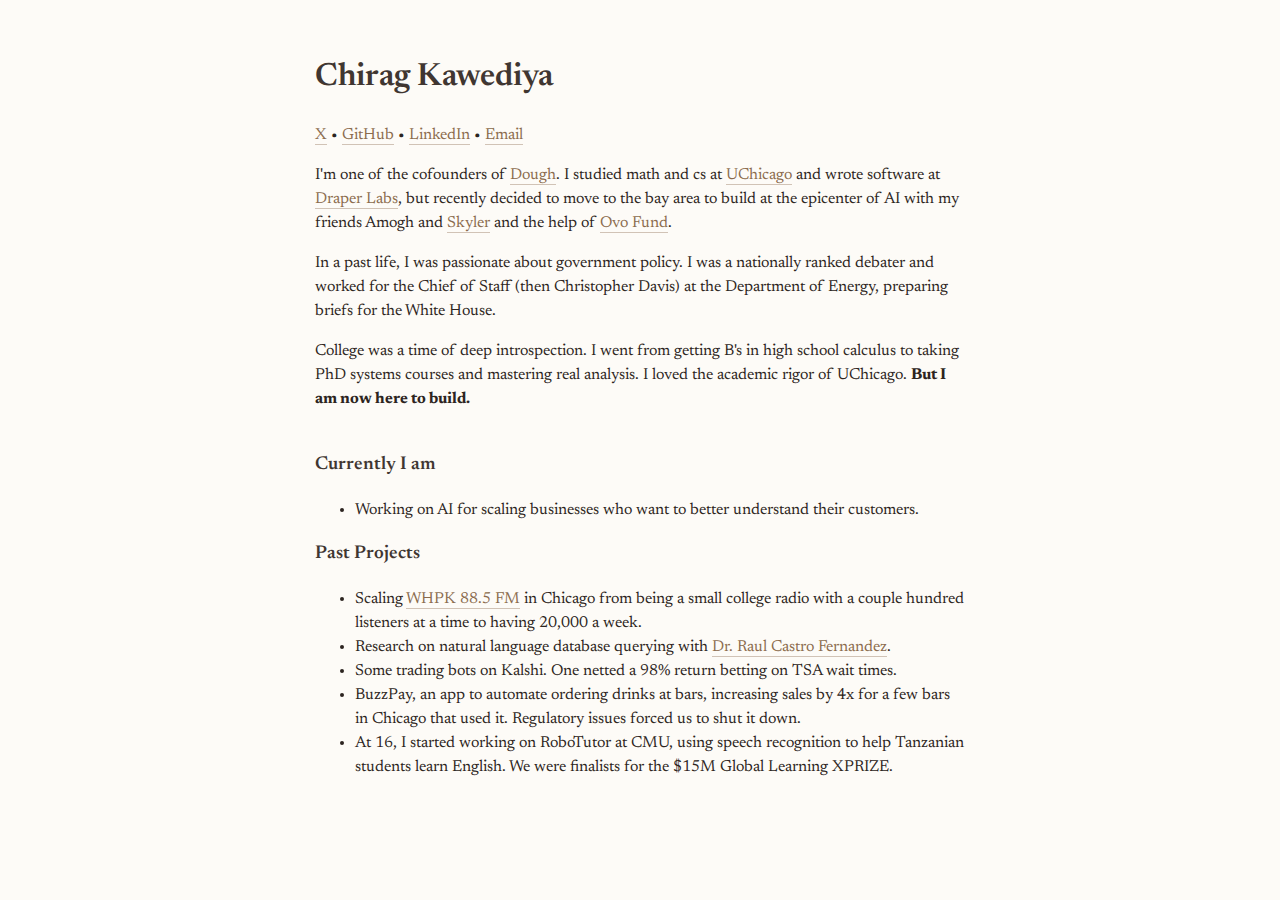
==== index.html @ 9a9e902a "new site" ====
<!DOCTYPE html>
<html lang="en">
<head>
    <meta charset="UTF-8">
    <meta name="viewport" content="width=device-width, initial-scale=1.0">
    <title>Developer Portfolio</title>
    <link href="https://fonts.googleapis.com/css2?family=Newsreader:ital,wght@0,400;0,600;1,400&display=swap" rel="stylesheet">
    <style>
        body {
            font-family: 'Newsreader', Georgia, serif;
            line-height: 1.5;
            max-width: 650px;
            margin: 0 auto;
            padding: 2rem;
            background-color: #fdfbf7;
            color: #2c2420;
        }

        header {
            margin-bottom: 2.5rem;
        }

        h1, h2, h3 {
            color: #403631;
            font-weight: 600;
        }

        .project {
            margin-bottom: 1.5rem;
        }

        .project h3 {
            margin-bottom: 0.25rem;
        }

        .project p {
            margin: 0;
            color: #4a423e;
        }

        a {
            color: #8b6b4d;
            text-decoration: none;
            border-bottom: 1px solid #d1c3b6;
            padding-bottom: 1px;
            transition: all 0.2s ease;
        }

        a:hover {
            color: #5d4734;
            border-bottom: 1px solid #8b6b4d;
        }

        footer a {
            padding: 0 3px;
        }

        .tech {
            color: #796a61;
            font-style: italic;
            font-size: 0.9rem;
            display: block;
            margin-top: 0.25rem;
        }

        footer {
            margin-top: 2.5rem;
            text-align: center;
            color: #4a423e;
        }

        h2 {
            margin-top: 2rem;
        }
    </style>
</head>
<body>
    <header>
        <h1>Chirag Kawediya</h1>

        <p>
            <a href="https://x.com/chirag_plusplus">X</a> •
            <a href="https://github.com/chiag03k">GitHub</a> •
            <a href="https://linkedin.com/in/ckawediya">LinkedIn</a> •
            <a href="mailto:ckawediya@gmail.com">Email</a>
        </p>

        <p>I'm one of the cofounders of <a href="https://www.makedough.ai">Dough</a>.
            I studied math and cs at <a href="https://uchicago.edu">UChicago</a> and wrote software at <a href="https://www.draper.com">Draper Labs</a>, but
            recently decided to move to the bay area to build at the epicenter of AI with my friends Amogh and <a href="https://www.skylerji.com/">Skyler</a>
            and the help of <a href="https://www.ovofund.com/">Ovo Fund</a>. 
        </p>

        <p>In a past life, I was passionate about government policy. I was a nationally ranked debater and worked for the Chief of Staff (then Christopher Davis) at the Department of Energy, preparing briefs for the White House.
        </p>
        <p>College was a time of deep introspection. I went from getting B's in high school calculus to taking PhD systems courses and mastering real analysis. I loved the academic rigor of UChicago. <b>But I am now here to build.</b></p>

    </header>

    <h3>Currently I am</h3>
    <ul>
        <li>Working on AI for scaling businesses who want to better understand their customers.</li>
    </ul>

    <h3>Past Projects</h3>
    <ul>
        <li>Scaling <a href="https://whpk.org">WHPK 88.5 FM</a> in Chicago from being a small college radio with a couple hundred listeners at a time to having 20,000 a week.</li>
        <li>Research on natural language database querying with <a href="https://raulcastrofernandez.com/">Dr. Raul Castro Fernandez</a>.</li>
        <li>Some trading bots on Kalshi. One netted a 98% return betting on TSA wait times.</li>
        <li>BuzzPay, an app to automate ordering drinks at bars, increasing sales by 4x for a few bars in Chicago that used it. Regulatory issues forced us to shut it down.</li>
        <li>At 16, I started working on RoboTutor at CMU, using speech recognition to help Tanzanian students learn English. We were finalists for the $15M Global Learning XPRIZE.</li>
    </ul>

    <footer>
    </footer>
</body>
</html>
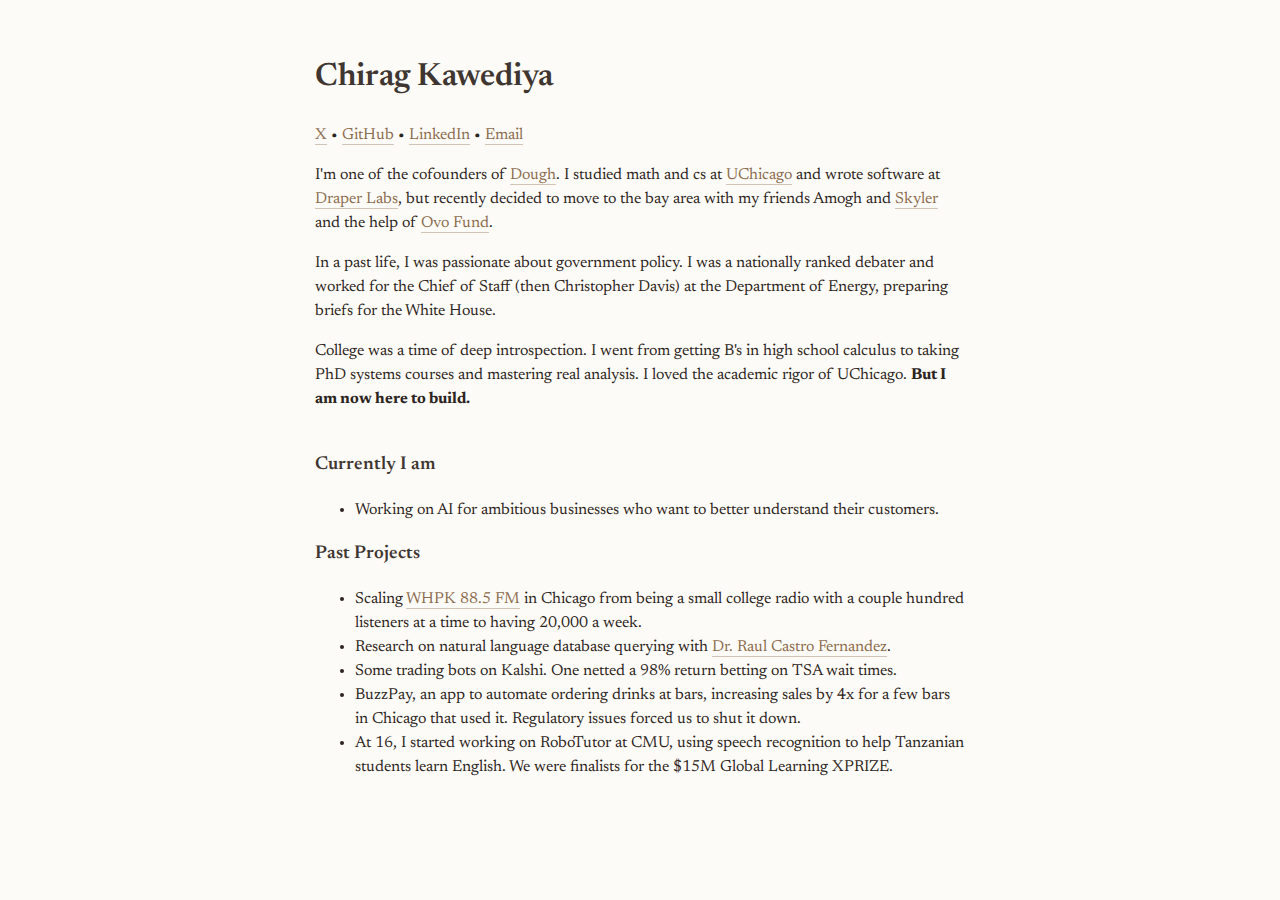
==== commit 029867cd: "wording" ====
--- a/index.html
+++ b/index.html
@@ -87,7 +87,7 @@
 
         <p>I'm one of the cofounders of <a href="https://www.makedough.ai">Dough</a>.
             I studied math and cs at <a href="https://uchicago.edu">UChicago</a> and wrote software at <a href="https://www.draper.com">Draper Labs</a>, but
-            recently decided to move to the bay area to build at the epicenter of AI with my friends Amogh and <a href="https://www.skylerji.com/">Skyler</a>
+            recently decided to move to the bay area with my friends Amogh and <a href="https://www.skylerji.com/">Skyler</a>
             and the help of <a href="https://www.ovofund.com/">Ovo Fund</a>. 
         </p>
 
@@ -99,7 +99,7 @@
 
     <h3>Currently I am</h3>
     <ul>
-        <li>Working on AI for scaling businesses who want to better understand their customers.</li>
+        <li>Working on AI for ambitious businesses who want to better understand their customers.</li>
     </ul>
 
     <h3>Past Projects</h3>
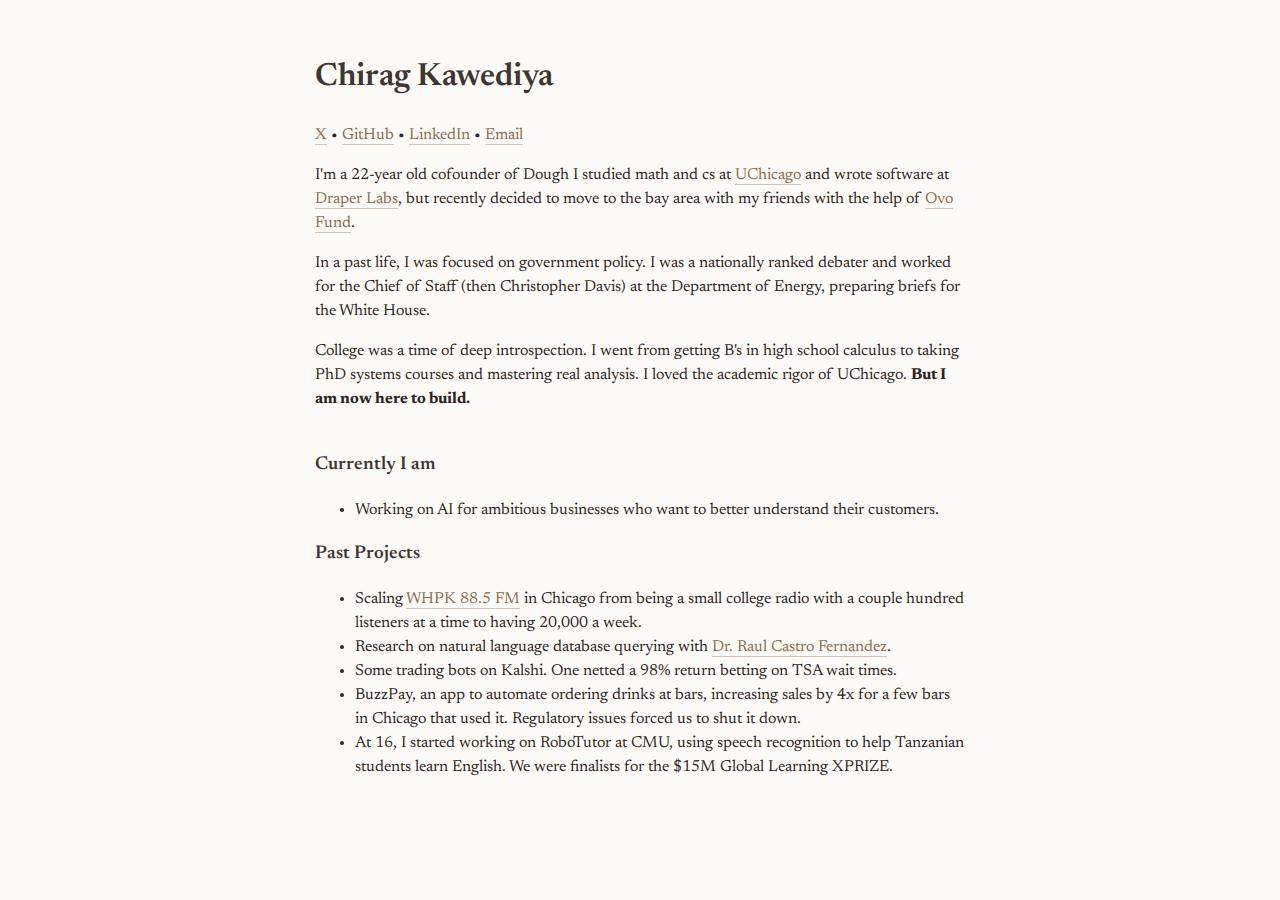
==== commit f614b61c: "anon" ====
--- a/index.html
+++ b/index.html
@@ -85,13 +85,13 @@
             <a href="mailto:ckawediya@gmail.com">Email</a>
         </p>
 
-        <p>I'm one of the cofounders of <a href="https://www.makedough.ai">Dough</a>.
+        <p>I'm a 22-year old cofounder of Dough
             I studied math and cs at <a href="https://uchicago.edu">UChicago</a> and wrote software at <a href="https://www.draper.com">Draper Labs</a>, but
-            recently decided to move to the bay area with my friends Amogh and <a href="https://www.skylerji.com/">Skyler</a>
-            and the help of <a href="https://www.ovofund.com/">Ovo Fund</a>. 
+            recently decided to move to the bay area with my friends with <!-- Amogh and <a href="https://www.skylerji.com/">Skyler</a> -->
+            the help of <a href="https://www.ovofund.com/">Ovo Fund</a>. 
         </p>
 
-        <p>In a past life, I was passionate about government policy. I was a nationally ranked debater and worked for the Chief of Staff (then Christopher Davis) at the Department of Energy, preparing briefs for the White House.
+        <p>In a past life, I was focused on government policy. I was a nationally ranked debater and worked for the Chief of Staff (then Christopher Davis) at the Department of Energy, preparing briefs for the White House.
         </p>
         <p>College was a time of deep introspection. I went from getting B's in high school calculus to taking PhD systems courses and mastering real analysis. I loved the academic rigor of UChicago. <b>But I am now here to build.</b></p>
 
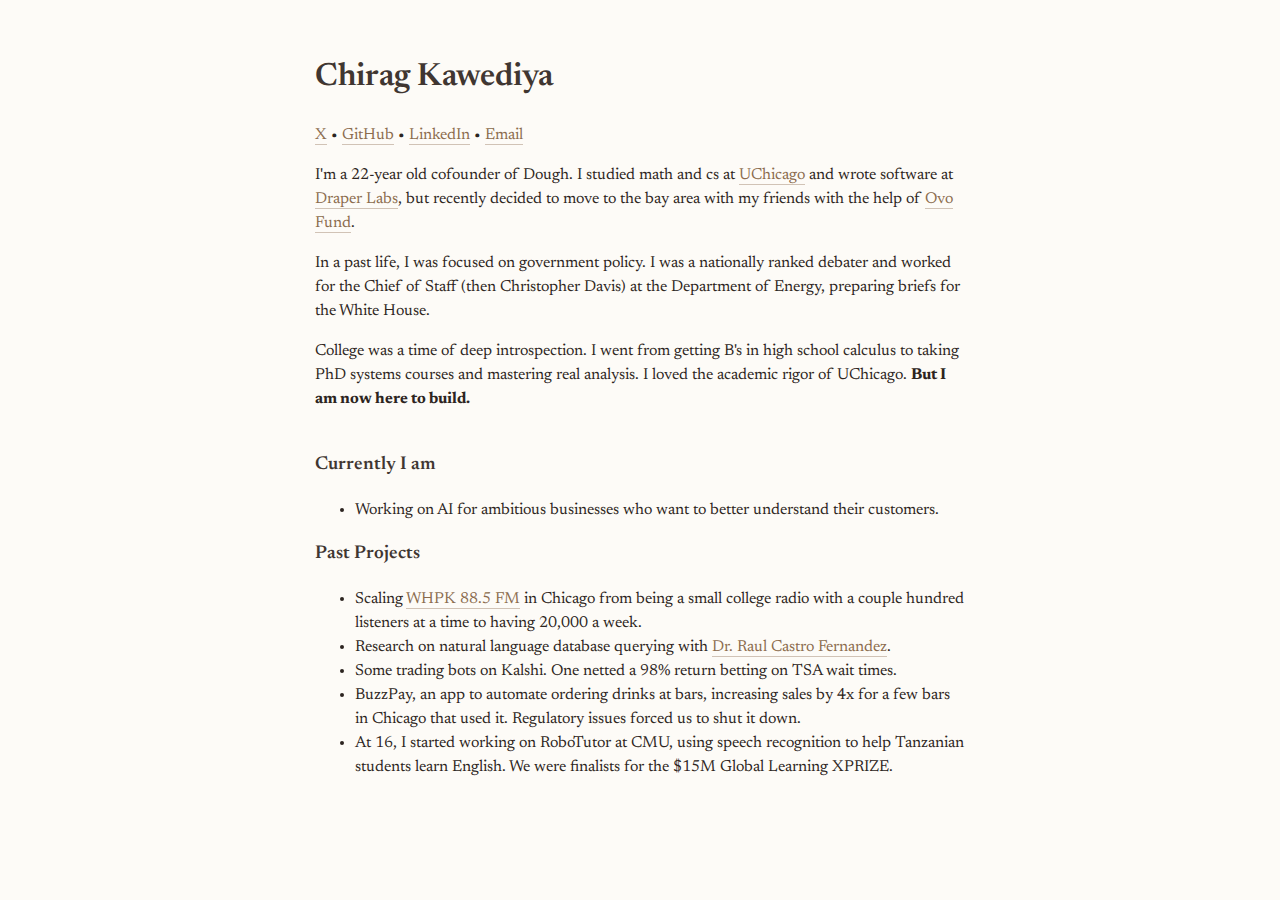
==== commit e7bd4fdb: "period" ====
--- a/index.html
+++ b/index.html
@@ -80,12 +80,12 @@
 
         <p>
             <a href="https://x.com/chirag_plusplus">X</a> •
-            <a href="https://github.com/chiag03k">GitHub</a> •
+            <a href="https://github.com/chirag03k">GitHub</a> •
             <a href="https://linkedin.com/in/ckawediya">LinkedIn</a> •
             <a href="mailto:ckawediya@gmail.com">Email</a>
         </p>
 
-        <p>I'm a 22-year old cofounder of Dough
+        <p>I'm a 22-year old cofounder of Dough.
             I studied math and cs at <a href="https://uchicago.edu">UChicago</a> and wrote software at <a href="https://www.draper.com">Draper Labs</a>, but
             recently decided to move to the bay area with my friends with <!-- Amogh and <a href="https://www.skylerji.com/">Skyler</a> -->
             the help of <a href="https://www.ovofund.com/">Ovo Fund</a>. 
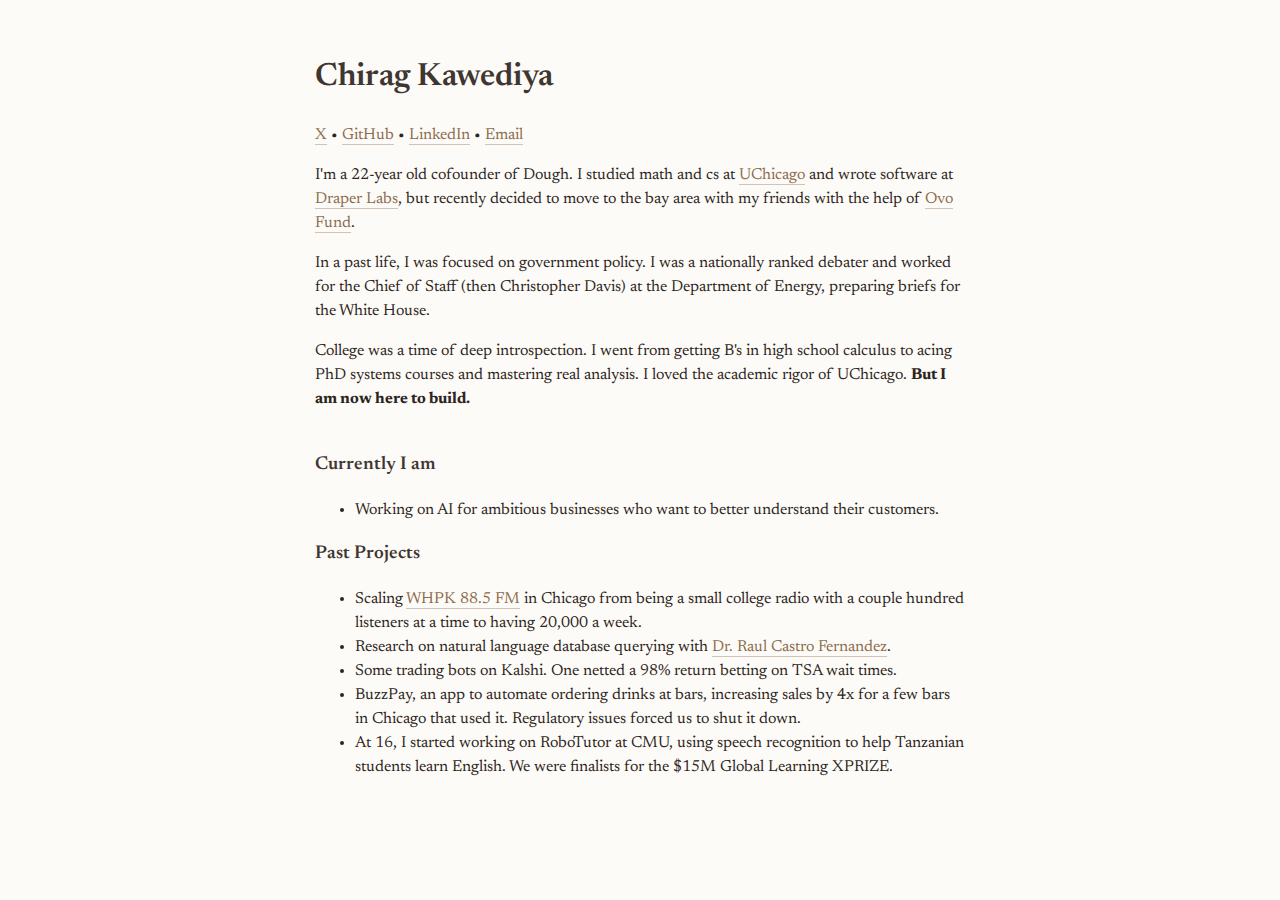
==== commit 924d96a5: "acing" ====
--- a/index.html
+++ b/index.html
@@ -93,7 +93,7 @@
 
         <p>In a past life, I was focused on government policy. I was a nationally ranked debater and worked for the Chief of Staff (then Christopher Davis) at the Department of Energy, preparing briefs for the White House.
         </p>
-        <p>College was a time of deep introspection. I went from getting B's in high school calculus to taking PhD systems courses and mastering real analysis. I loved the academic rigor of UChicago. <b>But I am now here to build.</b></p>
+        <p>College was a time of deep introspection. I went from getting B's in high school calculus to acing PhD systems courses and mastering real analysis. I loved the academic rigor of UChicago. <b>But I am now here to build.</b></p>
 
     </header>
 
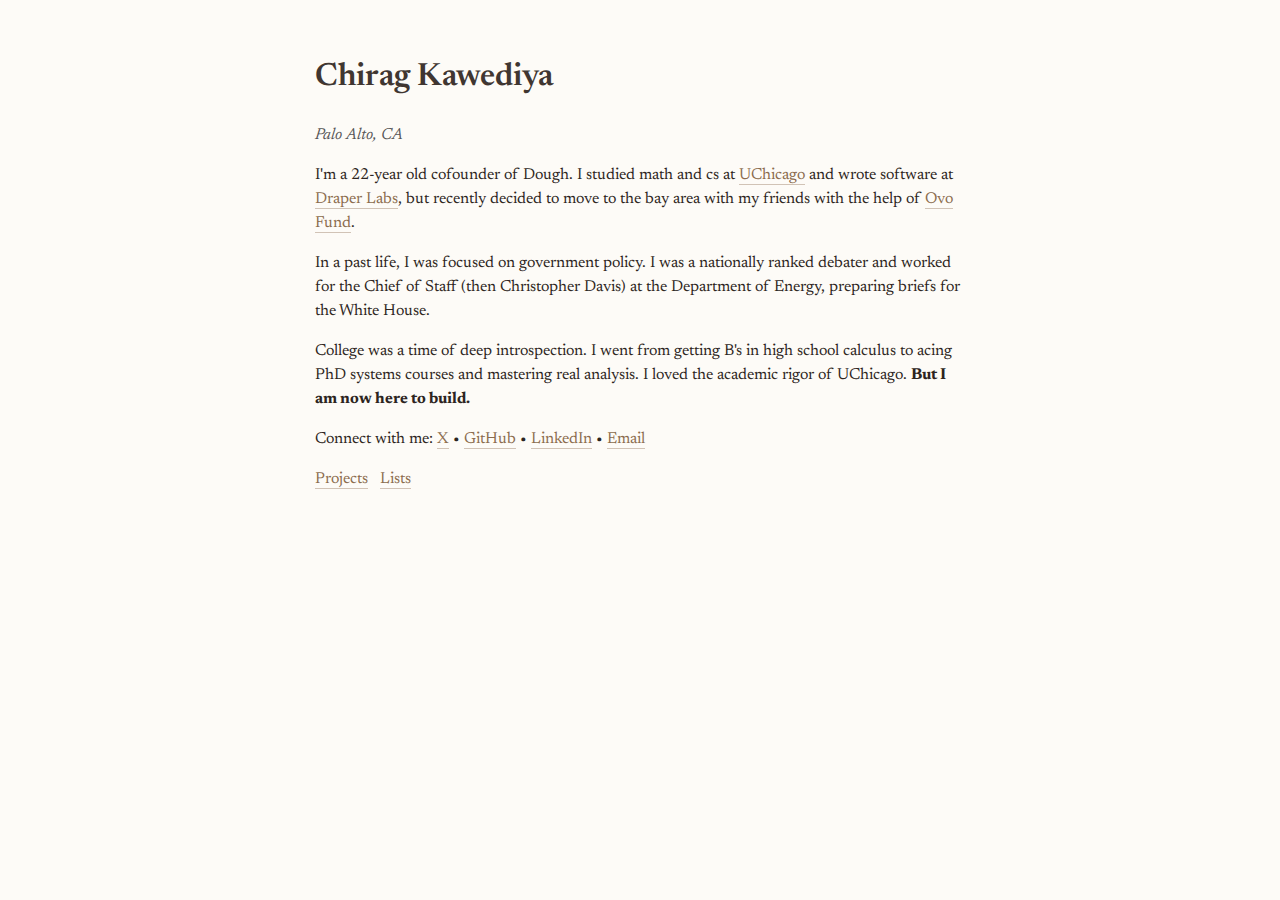
==== commit b21eed59: "projects" ====
--- a/index.html
+++ b/index.html
@@ -3,87 +3,15 @@
 <head>
     <meta charset="UTF-8">
     <meta name="viewport" content="width=device-width, initial-scale=1.0">
-    <title>Developer Portfolio</title>
+    <title>Chirag Kawediya</title>
     <link href="https://fonts.googleapis.com/css2?family=Newsreader:ital,wght@0,400;0,600;1,400&display=swap" rel="stylesheet">
-    <style>
-        body {
-            font-family: 'Newsreader', Georgia, serif;
-            line-height: 1.5;
-            max-width: 650px;
-            margin: 0 auto;
-            padding: 2rem;
-            background-color: #fdfbf7;
-            color: #2c2420;
-        }
-
-        header {
-            margin-bottom: 2.5rem;
-        }
-
-        h1, h2, h3 {
-            color: #403631;
-            font-weight: 600;
-        }
-
-        .project {
-            margin-bottom: 1.5rem;
-        }
-
-        .project h3 {
-            margin-bottom: 0.25rem;
-        }
-
-        .project p {
-            margin: 0;
-            color: #4a423e;
-        }
-
-        a {
-            color: #8b6b4d;
-            text-decoration: none;
-            border-bottom: 1px solid #d1c3b6;
-            padding-bottom: 1px;
-            transition: all 0.2s ease;
-        }
-
-        a:hover {
-            color: #5d4734;
-            border-bottom: 1px solid #8b6b4d;
-        }
-
-        footer a {
-            padding: 0 3px;
-        }
-
-        .tech {
-            color: #796a61;
-            font-style: italic;
-            font-size: 0.9rem;
-            display: block;
-            margin-top: 0.25rem;
-        }
-
-        footer {
-            margin-top: 2.5rem;
-            text-align: center;
-            color: #4a423e;
-        }
-
-        h2 {
-            margin-top: 2rem;
-        }
-    </style>
+    <link rel="stylesheet" href="styles.css">
 </head>
 <body>
     <header>
+
         <h1>Chirag Kawediya</h1>
-
-        <p>
-            <a href="https://x.com/chirag_plusplus">X</a> •
-            <a href="https://github.com/chirag03k">GitHub</a> •
-            <a href="https://linkedin.com/in/ckawediya">LinkedIn</a> •
-            <a href="mailto:ckawediya@gmail.com">Email</a>
-        </p>
+        <p style="margin-top: 0px !important; color: #555555" ><i>Palo Alto, CA</i></p>
 
         <p>I'm a 22-year old cofounder of Dough.
             I studied math and cs at <a href="https://uchicago.edu">UChicago</a> and wrote software at <a href="https://www.draper.com">Draper Labs</a>, but
@@ -95,21 +23,21 @@
         </p>
         <p>College was a time of deep introspection. I went from getting B's in high school calculus to acing PhD systems courses and mastering real analysis. I loved the academic rigor of UChicago. <b>But I am now here to build.</b></p>
 
+        <p>
+            Connect with me: 
+            <a href="https://x.com/chirag_plusplus">X</a> •
+            <a href="https://github.com/chirag03k">GitHub</a> •
+            <a href="https://linkedin.com/in/ckawediya">LinkedIn</a> •
+            <a href="mailto:ckawediya@gmail.com">Email</a>
+        </p>
+
+        <p>
+            <a href="projects/">Projects</a> 
+            &nbsp;
+            <a href="lists/">Lists</a>
+        </p>
+
     </header>
-
-    <h3>Currently I am</h3>
-    <ul>
-        <li>Working on AI for ambitious businesses who want to better understand their customers.</li>
-    </ul>
-
-    <h3>Past Projects</h3>
-    <ul>
-        <li>Scaling <a href="https://whpk.org">WHPK 88.5 FM</a> in Chicago from being a small college radio with a couple hundred listeners at a time to having 20,000 a week.</li>
-        <li>Research on natural language database querying with <a href="https://raulcastrofernandez.com/">Dr. Raul Castro Fernandez</a>.</li>
-        <li>Some trading bots on Kalshi. One netted a 98% return betting on TSA wait times.</li>
-        <li>BuzzPay, an app to automate ordering drinks at bars, increasing sales by 4x for a few bars in Chicago that used it. Regulatory issues forced us to shut it down.</li>
-        <li>At 16, I started working on RoboTutor at CMU, using speech recognition to help Tanzanian students learn English. We were finalists for the $15M Global Learning XPRIZE.</li>
-    </ul>
 
     <footer>
     </footer>
--- a/styles.css
+++ b/styles.css
@@ -0,0 +1,66 @@
+body {
+    font-family: 'Newsreader', Georgia, serif;
+    line-height: 1.5;
+    max-width: 650px;
+    margin: 0 auto;
+    padding: 2rem;
+    background-color: #fdfbf7;
+    color: #2c2420;
+}
+
+header {
+    margin-bottom: 2.5rem;
+}
+
+h1, h2, h3 {
+    color: #403631;
+    font-weight: 600;
+}
+
+.project {
+    margin-bottom: 1.5rem;
+}
+
+.project h3 {
+    margin-bottom: 0.25rem;
+}
+
+.project p {
+    margin: 0;
+    color: #4a423e;
+}
+
+a {
+    color: #8b6b4d;
+    text-decoration: none;
+    border-bottom: 1px solid #d1c3b6;
+    padding-bottom: 1px;
+    transition: all 0.2s ease;
+}
+
+a:hover {
+    color: #5d4734;
+    border-bottom: 1px solid #8b6b4d;
+}
+
+footer a {
+    padding: 0 3px;
+}
+
+.tech {
+    color: #796a61;
+    font-style: italic;
+    font-size: 0.9rem;
+    display: block;
+    margin-top: 0.25rem;
+}
+
+footer {
+    margin-top: 2.5rem;
+    text-align: center;
+    color: #4a423e;
+}
+
+h2 {
+    margin-top: 2rem;
+}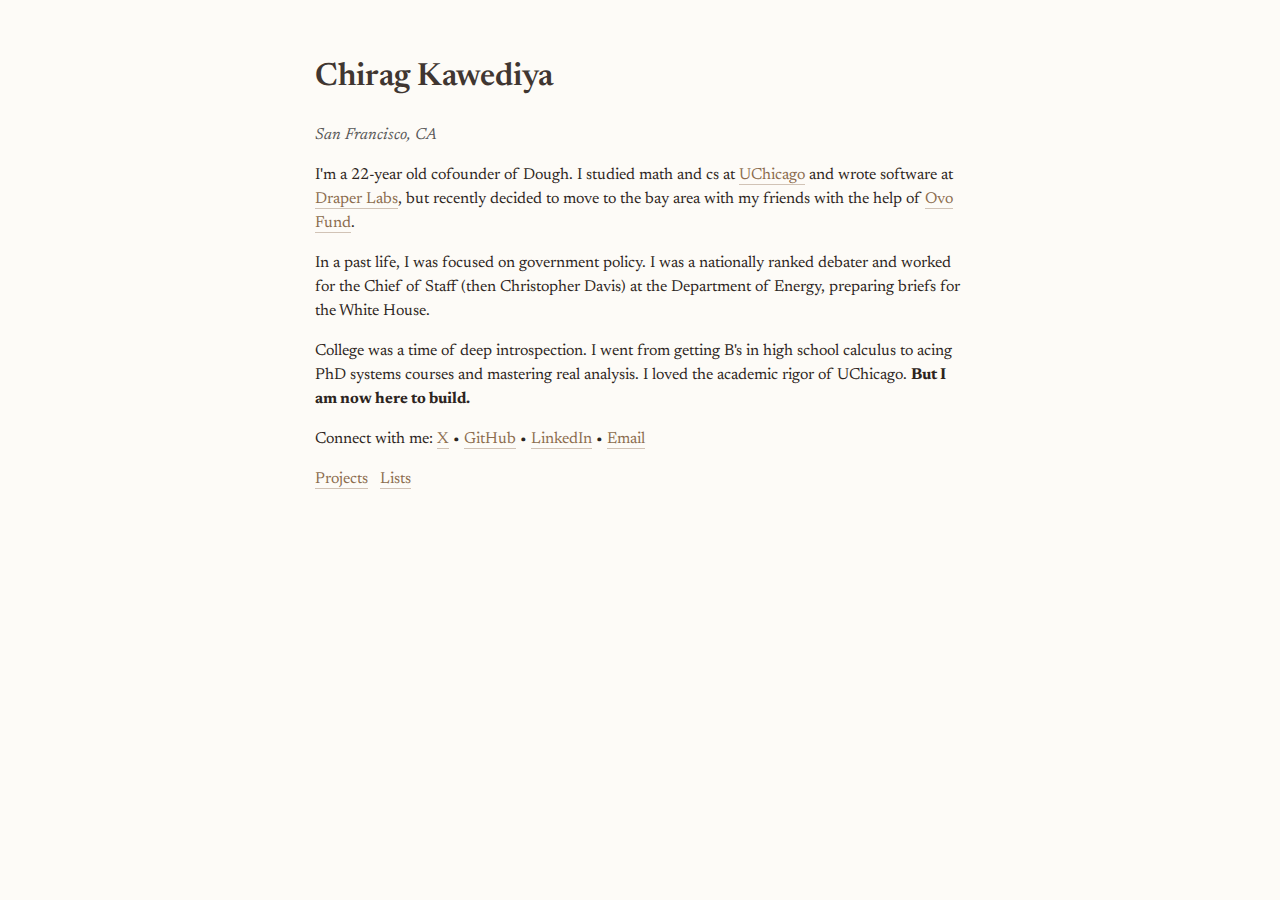
==== commit c4458587: "posthog" ====
--- a/index.html
+++ b/index.html
@@ -3,6 +3,13 @@
 <head>
     <meta charset="UTF-8">
     <meta name="viewport" content="width=device-width, initial-scale=1.0">
+    <script>
+        !function(t,e){var o,n,p,r;e.__SV||(window.posthog=e,e._i=[],e.init=function(i,s,a){function g(t,e){var o=e.split(".");2==o.length&&(t=t[o[0]],e=o[1]),t[e]=function(){t.push([e].concat(Array.prototype.slice.call(arguments,0)))}}(p=t.createElement("script")).type="text/javascript",p.crossOrigin="anonymous",p.async=!0,p.src=s.api_host.replace(".i.posthog.com","-assets.i.posthog.com")+"/static/array.js",(r=t.getElementsByTagName("script")[0]).parentNode.insertBefore(p,r);var u=e;for(void 0!==a?u=e[a]=[]:a="posthog",u.people=u.people||[],u.toString=function(t){var e="posthog";return"posthog"!==a&&(e+="."+a),t||(e+=" (stub)"),e},u.people.toString=function(){return u.toString(1)+".people (stub)"},o="init capture register register_once register_for_session unregister unregister_for_session getFeatureFlag getFeatureFlagPayload isFeatureEnabled reloadFeatureFlags updateEarlyAccessFeatureEnrollment getEarlyAccessFeatures on onFeatureFlags onSurveysLoaded onSessionId getSurveys getActiveMatchingSurveys renderSurvey canRenderSurvey identify setPersonProperties group resetGroups setPersonPropertiesForFlags resetPersonPropertiesForFlags setGroupPropertiesForFlags resetGroupPropertiesForFlags reset get_distinct_id getGroups get_session_id get_session_replay_url alias set_config startSessionRecording stopSessionRecording sessionRecordingStarted captureException loadToolbar get_property getSessionProperty createPersonProfile opt_in_capturing opt_out_capturing has_opted_in_capturing has_opted_out_capturing clear_opt_in_out_capturing debug getPageViewId captureTraceFeedback captureTraceMetric".split(" "),n=0;n<o.length;n++)g(u,o[n]);e._i.push([i,s,a])},e.__SV=1)}(document,window.posthog||[]);
+        posthog.init('phc_4Vzcu9XWfZ3GLchzDkIzwEzO0mZVjuJVIiXvgPGbklK', {
+            api_host: 'https://us.i.posthog.com',
+            person_profiles: 'identified_only', // or 'always' to create profiles for anonymous users as well
+        })
+    </script>
     <title>Chirag Kawediya</title>
     <link href="https://fonts.googleapis.com/css2?family=Newsreader:ital,wght@0,400;0,600;1,400&display=swap" rel="stylesheet">
     <link rel="stylesheet" href="styles.css">
@@ -11,7 +18,7 @@
     <header>
 
         <h1>Chirag Kawediya</h1>
-        <p style="margin-top: 0px !important; color: #555555" ><i>Palo Alto, CA</i></p>
+        <p style="margin-top: 0px !important; color: #555555" ><i>San Francisco, CA</i></p>
 
         <p>I'm a 22-year old cofounder of Dough.
             I studied math and cs at <a href="https://uchicago.edu">UChicago</a> and wrote software at <a href="https://www.draper.com">Draper Labs</a>, but
@@ -35,7 +42,7 @@
             <a href="projects/">Projects</a> 
             &nbsp;
             <a href="lists/">Lists</a>
-        </p>
+        </p> 
 
     </header>
 
